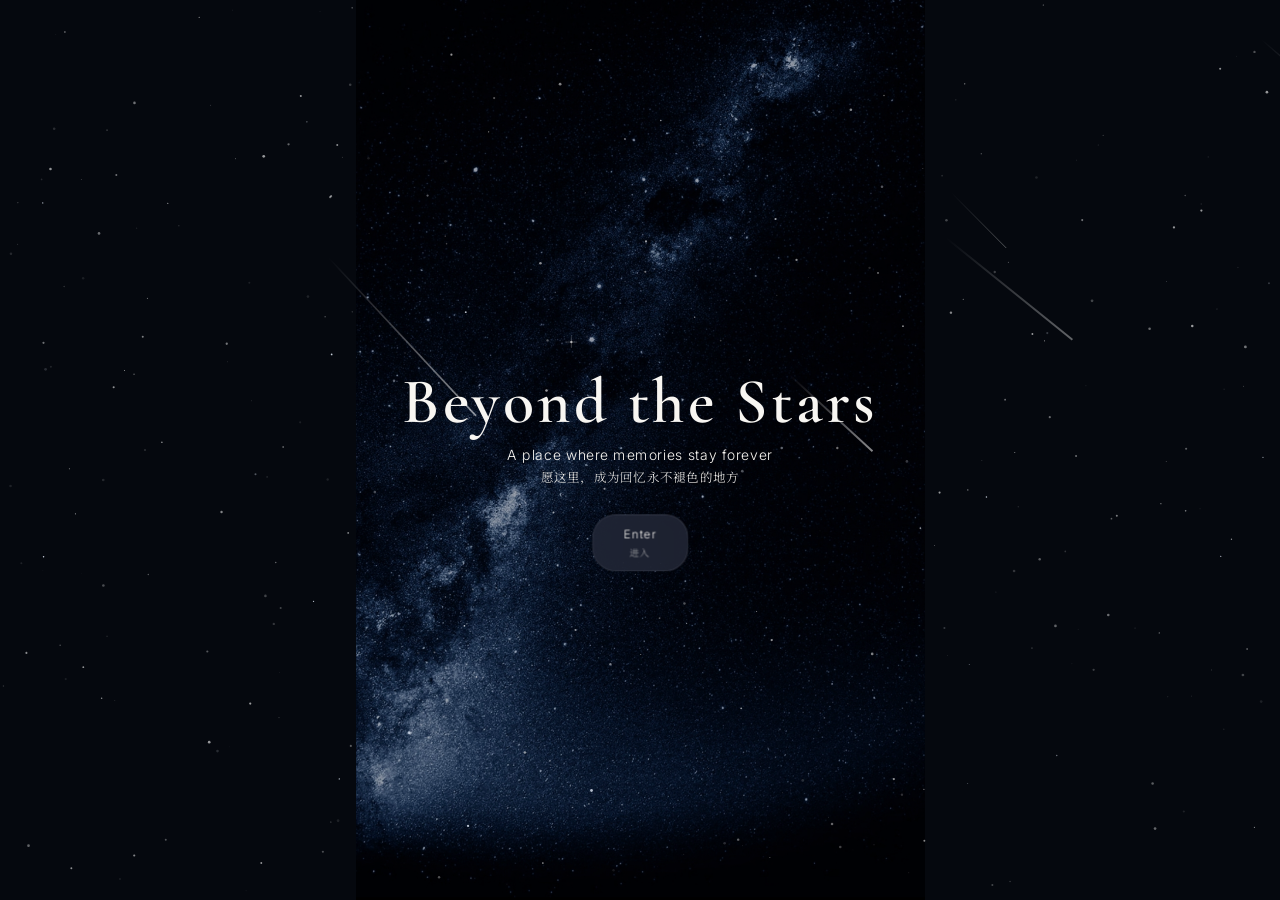
==== index.html @ a3cc870e "初始版本备份" ====
<!DOCTYPE html>
<html lang="zh-CN">
<head>
  <meta charset="UTF-8">
  <meta name="viewport" content="width=device-width, initial-scale=1">
  <title>Memory Archive · 星空尽头</title>
  <link rel="preconnect" href="https://fonts.googleapis.com">
  <link rel="preconnect" href="https://fonts.gstatic.com" crossorigin>
  <link href="https://fonts.googleapis.com/css2?family=Cormorant+Garamond:wght@400;600;700&family=Inter:wght@300&family=Noto+Serif+SC:wght@300;400&display=swap" rel="stylesheet">
  <link rel="stylesheet" href="style.css">
</head>
<body>

  <canvas id="stars"></canvas>

  <div class="container">
    <h1 class="main-title fade-layer" style="animation-delay: 0.2s">Beyond the Stars</h1>
    <p class="sub">
      <span class="sub-en fade-layer" style="animation-delay: 0.2s">A place where memories stay forever</span>
      <span class="sub-cn fade-layer" style="animation-delay: 0.5s">愿这里，成为回忆永不褪色的地方</span>
    </p>
   <button class="enter-btn fade-layer" style="animation-delay: 0.9s" onclick="goTo('loading.html')">
     <span class="btn-en">Enter</span>
     <span class="btn-cn">进入</span>
   </button>
  </div>

  <script src="script.js"></script>
</body>
</html>
---- style.css ----
:root {
  --bg-dark: #080b14;
  --bg-mid: #1a1f33;
  --text: #F8F6F2;
  --gold: #b8a88a;
  --accent: #6b7fa8;
  --accent-soft: rgba(107, 127, 168, 0.2);
}

* { box-sizing: border-box; }

body {
  margin: 0;
  min-height: 100vh;
  font-family: "PingFang SC", "Microsoft YaHei", Arial, sans-serif;
  color: var(--text);
  background: radial-gradient(circle at top, var(--bg-mid), var(--bg-dark));
  overflow-x: hidden;
  transition: opacity 0.4s ease;
}

body.fade-out { opacity: 0; }
.fade-in { animation: fadeIn 0.6s ease; }
html, body { overflow: hidden; height: 100%; }

@keyframes fadeIn {
  from { opacity: 0; }
  to { opacity: 1; }
}

#stars {
  position: fixed;
  top: 0; left: 0;
  width: 100%; height: 100%;
  z-index: -1;
}

.cosmic-bg {
  position: fixed;
  inset: 0;
  z-index: -2;
  background-image: url('assets/milkyway.jpg');
  background-size: contain;
  background-position: center;
  background-repeat: no-repeat;
  background-color: #080b14;
  filter: brightness(0.7) saturate(1.05);
  animation: galaxyDrift 30s ease-in-out infinite alternate;
}

@media (max-width: 600px) {
  .cosmic-bg {
    background-size: cover;
  }
}

@keyframes galaxyDrift {
  0% { transform: scale(1) translate(0, 0); }
  100% { transform: scale(1.08) translate(-2%, -1.5%); }
}

.en {
  font-size: 0.8em;
  opacity: 0.65;
  letter-spacing: 1px;
}

/* ---------- 入口页 ---------- */
.fade-layer {
  animation: fadeUp 1.2s ease both;
  opacity: 0;
}

@keyframes fadeUp {
  0% { opacity: 0; transform: translateY(12px); }
  100% { opacity: 1; transform: translateY(0); }
}

.container {
  position: absolute;
  top: 50%; left: 50%;
  transform: translate(-50%, -50%) scale(0.78);
  text-align: center;
}

.main-title {
  font-family: "Cormorant Garamond", "Times New Roman", serif;
  font-size: 82px;
  font-weight: 600;
  letter-spacing: 4px;
  line-height: 0.95;
  color: #F8F6F2;
  margin-bottom: 16px;
}

.sub {
  margin-bottom: 36px;
  line-height: 1.4;
}

.sub-en {
  display: block;
  font-family: "Inter", "Source Sans 3", sans-serif;
  font-size: 18px;
  font-weight: 300;
  letter-spacing: 1px;
  opacity: 0.85;
  margin-bottom: 6px;
}

.sub-cn {
  display: block;
  font-family: "Noto Serif SC", "Source Han Serif", serif;
  font-size: 16px;
  font-weight: 300;
  letter-spacing: 1px;
  opacity: 0.7;
}

.enter-btn {
  padding: 14px 40px;
  border: 1px solid rgba(255, 255, 255, 0.12);
  border-radius: 30px;
  background: rgba(37, 42, 58, 0.8);
  color: var(--text);
  font-size: 15px;
  cursor: pointer;
  backdrop-filter: blur(12px);
  -webkit-backdrop-filter: blur(12px);
  transition: all 0.4s ease;
  line-height: 1.5;
}

.enter-btn:hover {
  background: rgba(50, 58, 80, 0.85);
  border-color: rgba(107, 127, 168, 0.4);
  box-shadow: 0 0 28px rgba(107, 127, 168, 0.15), 0 0 8px rgba(107, 127, 168, 0.08);
  transform: scale(1.03);
}

.enter-btn:active {
  transform: scale(0.97);
}

.enter-btn.small {
  padding: 8px 24px;
  font-size: 13px;
}

.btn-en {
  display: block;
  font-family: "Inter", sans-serif;
  font-size: 15px;
  font-weight: 300;
  letter-spacing: 1px;
}

.btn-cn {
  display: block;
  font-family: "Noto Serif SC", "Source Han Serif", serif;
  font-size: 12px;
  font-weight: 300;
  opacity: 0.7;
  letter-spacing: 1px;
  margin-top: 2px;
}

/* ---------- 顶部栏 ---------- */
.top-bar {
  position: fixed;
  top: 20px; left: 0; right: 0;
  display: flex;
  justify-content: space-between;
  padding: 0 24px;
  z-index: 10;
}

.back-btn, .music-btn {
  background: rgba(255, 255, 255, 0.06);
  border: 1px solid rgba(255, 255, 255, 0.15);
  color: var(--text);
  border-radius: 20px;
  padding: 8px 16px;
  cursor: pointer;
  display: flex;
  align-items: center;
  gap: 6px;
  backdrop-filter: blur(6px);
}

.music-btn.off .icon { opacity: 0.4; }

/* ---------- 角色选择页 ---------- */
.scaled-page {
  transform: scale(0.78);
  transform-origin: top center;
  height: 128vh;
  display: flex;
  flex-direction: column;
  align-items: center;
  justify-content: flex-start;
  padding-top: 60px;
}

.select-header {
  text-align: center;
  margin-top: 100px;
}

.select-header h1 {
  font-size: 28px;
  letter-spacing: 4px;
}

.char-select {
  display: flex;
  flex-wrap: wrap;
  justify-content: center;
  gap: 40px;
  margin: 50px auto;
  padding: 0 20px;
}

.char-card {
  width: 280px;
  background: rgba(255, 255, 255, 0.05);
  border: 1px solid var(--accent-soft);
  border-radius: 24px;
  padding: 24px;
  text-align: center;
  backdrop-filter: blur(10px);
  transition: transform 0.3s ease, box-shadow 0.3s ease;
}

.char-card:hover {
  transform: translateY(-8px);
  box-shadow: 0 20px 40px rgba(0, 0, 0, 0.4);
}

.portrait {
  width: 100%;
  aspect-ratio: 3 / 4;
  border-radius: 16px;
  margin-bottom: 16px;
  background-size: cover;
  background-position: center;
}

.qiyu-portrait { background-image: url('assets/鱼2.png'); }
.lishen-portrait { background-image: url('assets/黎2.png'); }

.char-card h2 {
  margin: 8px 0;
  font-size: 22px;
}

.quote {
  font-size: 13px;
  opacity: 0.75;
  line-height: 1.6;
  min-height: 40px;
  margin-bottom: 16px;
}

.page-footer {
  text-align: center;
  opacity: 0.6;
  font-size: 12px;
  margin: 40px 0 24px;
  line-height: 1.8;
}

.brand {
  letter-spacing: 3px;
  margin-bottom: 6px;
}

/* ---------- 回忆碎片页 ---------- */
.memory-header {
  text-align: center;
  margin-top: 110px;
  padding: 0 20px;
}

.memory-header h1 {
  font-size: 30px;
  letter-spacing: 2px;
}

.memory-header .quote {
  max-width: 500px;
  margin: 12px auto 0;
}

.fragment-grid {
  display: grid;
  grid-template-columns: repeat(auto-fit, minmax(140px, 1fr));
  gap: 20px;
  max-width: 900px;
  margin: 50px auto;
  padding: 0 24px;
}

.fragment {
  background: rgba(255, 255, 255, 0.05);
  border: 1px solid var(--accent-soft);
  border-radius: 16px;
  padding: 24px 16px;
  text-align: center;
  cursor: pointer;
  backdrop-filter: blur(6px);
  transition: transform 0.3s ease, box-shadow 0.3s ease;
}

.fragment:hover {
  transform: translateY(-6px);
  box-shadow: 0 10px 30px var(--accent-soft);
}

.fragment .icon {
  font-size: 26px;
  color: var(--accent);
  margin-bottom: 10px;
}

.frag-title {
  font-size: 14px;
  opacity: 0.85;
}

/* ---------- 回忆弹窗 ---------- */
.modal-overlay {
  position: fixed;
  inset: 0;
  background: rgba(5, 5, 16, 0.85);
  display: flex;
  align-items: center;
  justify-content: center;
  opacity: 0;
  pointer-events: none;
  transition: opacity 0.3s ease;
  z-index: 100;
  padding: 20px;
}

.modal-overlay.show {
  opacity: 1;
  pointer-events: auto;
}

.modal-box {
  max-width: 480px;
  width: 100%;
  background: linear-gradient(160deg, rgba(255,255,255,0.08), rgba(255,255,255,0.02));
  border: 1px solid var(--accent-soft);
  border-radius: 20px;
  padding: 36px 28px;
  text-align: center;
  transform: scale(0.9);
  transition: transform 0.3s ease;
}

.modal-overlay.show .modal-box {
  transform: scale(1);
}

.modal-title {
  font-size: 20px;
  margin-bottom: 16px;
  color: var(--accent);
}

.modal-text {
  font-size: 14px;
  line-height: 1.8;
  opacity: 0.85;
  margin-bottom: 20px;
}
/* ---------- 3D 翻转卡片 ---------- */
.flip-card-wrapper {
  perspective: 800px;
  width: 210px;
  aspect-ratio: 3 / 4;
  margin: 0 auto 50px;
  display: flex;
  align-items: center;
  justify-content: center;
}

.flip-card {
  width: 100%;
  height: 100%;
  cursor: pointer;
  animation: catBreathe 4s ease-in-out infinite, catFloat 4s ease-in-out infinite;
}

@keyframes catBreathe {
  0%, 100% { transform: scale(1); }
  50% { transform: scale(1.03); }
}

@keyframes catFloat {
  0%, 100% { transform: translateY(0); }
  50% { transform: translateY(-4px); }
}

.flip-card-inner {
  position: relative;
  width: 100%;
  height: 100%;
  transition: transform 0.5s cubic-bezier(0.45, 0, 0.4, 1);
  transform-style: preserve-3d;
}

.flip-card.flipping .flip-card-inner {
  transform: rotateY(180deg) scale(1.07) translateY(-8px);
}

.flip-card-face {
  position: absolute;
  inset: 0;
  background-size: contain;
  background-repeat: no-repeat;
  background-position: center;
  backface-visibility: hidden;
  -webkit-backface-visibility: hidden;
}

.flip-front { transform: rotateY(0deg); }
.flip-back { transform: rotateY(180deg); }

/* ---------- 加载页 ---------- */
.loading-page {
  display: flex;
  align-items: center;
  justify-content: center;
  height: 100vh;
}

.loading-container {
  text-align: center;
  transform: scale(0.78);
}

.loading-text {
  font-family: "Noto Serif SC", "Source Han Serif", serif;
  font-size: 15px;
  font-weight: 300;
  letter-spacing: 1px;
  color: #ECE9E2;
  opacity: 0.8;
}

.dots span {
  animation: dotBlink 1.4s infinite;
  opacity: 0;
}
.dots span:nth-child(1) { animation-delay: 0s; }
.dots span:nth-child(2) { animation-delay: 0.2s; }
.dots span:nth-child(3) { animation-delay: 0.4s; }

@keyframes dotBlink {
  0%, 100% { opacity: 0; }
  50% { opacity: 1; }
}

.loading-bar {
  position: relative;
  width: 300px;
  height: 2px;
  margin: 28px auto 0;
  background: rgba(255, 255, 255, 0.06);
  backdrop-filter: blur(8px);
  -webkit-backdrop-filter: blur(8px);
  border: none;
  border-radius: 2px;
  overflow: visible;
  box-shadow: inset 0 1px 2px rgba(0, 0, 0, 0.3);
}

.loading-bar-fill {
  height: 100%;
  width: 0%;
  background: #F6F1E7;
  border-radius: 2px;
  box-shadow: 0 0 6px rgba(246, 241, 231, 0.2);
}

.loading-dot {
  position: absolute;
  top: 50%;
  left: 0;
  width: 6px;
  height: 6px;
  border-radius: 50%;
  background: rgba(246, 241, 231, 0.95);
  box-shadow: 0 0 10px rgba(246, 241, 231, 0.6), 0 0 24px rgba(246, 241, 231, 0.25);
  transform: translate(-50%, -50%);
  pointer-events: none;
}

/* ====== 选择页（新） ====== */
.select-scene {
  position: relative;
  width: 100vw;
  height: 100vh;
  display: flex;
  flex-direction: column;
  align-items: center;
  justify-content: center;
  gap: 40px;
}

.scene-prompt {
  text-align: center;
}

.prompt-en {
  font-family: "Inter", "Source Sans 3", sans-serif;
  font-size: 15px;
  font-weight: 300;
  letter-spacing: 2px;
  opacity: 0.6;
  margin-bottom: 10px;
}

.prompt-cn {
  font-family: "Cormorant Garamond", "Times New Roman", serif;
  font-size: 48px;
  font-weight: 600;
  letter-spacing: 6px;
  color: #F8F6F2;
  margin: 0;
}

.scene-choices {
  display: flex;
  flex-direction: column;
  gap: 14px;
  width: 340px;
}

.choice-card {
  display: flex;
  align-items: center;
  gap: 16px;
  padding: 14px 20px;
  background: rgba(255, 255, 255, 0.04);
  border: 1px solid rgba(255, 255, 255, 0.08);
  border-radius: 16px;
  cursor: pointer;
  backdrop-filter: blur(10px);
  -webkit-backdrop-filter: blur(10px);
  transition: all 0.35s ease;
  text-align: left;
  width: 100%;
  color: var(--text);
  font-family: inherit;
}

.choice-card:hover {
  background: rgba(255, 255, 255, 0.08);
  border-color: rgba(107, 127, 168, 0.3);
  transform: translateX(6px);
}

.choice-card:active {
  transform: scale(0.98);
}

.choice-avatar {
  width: 48px;
  height: 48px;
  border-radius: 50%;
  background-size: cover;
  background-position: center;
  flex-shrink: 0;
  border: 2px solid rgba(255,255,255,0.1);
}

.qiyu-avatar {
  background-image: url('assets/鱼1.png');
}

.lishen-avatar {
  background-image: url('assets/黎1.png');
}

.choice-avatars-group {
  display: flex;
  flex-direction: row-reverse;
  flex-shrink: 0;
}

.small-avatar {
  width: 36px;
  height: 36px;
  border: 2px solid rgba(255,255,255,0.15);
}

.small-avatar:last-child {
  margin-right: -10px;
}

.choice-info {
  flex: 1;
  display: flex;
  flex-direction: column;
}

.choice-name {
  font-size: 17px;
  font-weight: 400;
  letter-spacing: 2px;
}

.choice-en {
  font-size: 12px;
  opacity: 0.5;
  letter-spacing: 1px;
}

.choice-arrow {
  font-size: 20px;
  opacity: 0.3;
  transition: opacity 0.3s ease, transform 0.3s ease;
}

.choice-card:hover .choice-arrow {
  opacity: 0.8;
  transform: translateX(4px);
}

.both-card .choice-name {
  font-size: 16px;
}

/* ====== 喵喵屋场景 ====== */
.cafe-body {
  overflow: hidden;
  background: #1a1410;
}

.cafe-scene {
  position: relative;
  width: 100vw;
  height: 100vh;
  overflow: hidden;
}

/* -- 场景背景（真图） -- */
.cafe-bg {
  position: absolute;
  inset: 0;
  z-index: 0;
  overflow: hidden;
}

/* 背景图片层 - 智能适配填满 */
.bg-image-layer {
  position: absolute;
  inset: 0;
  background-size: contain;
  background-position: center;
  background-repeat: no-repeat;
  background-color: #1a1824;
  transition: opacity 1.2s ease;
  z-index: 0;
}

/* 白天视频背景层 */
#bgVideoLayer {
  position: absolute;
  top: 0;
  left: 0;
  width: 100%;
  height: 100%;
  object-fit: contain;
  z-index: 0;
  display: none; /* 默认隐藏，由JS控制显示 */
}

/* 右上角小鸟视频 */
.bird-video {
  position: absolute;
  z-index: 1;
  pointer-events: none;
  object-fit: cover;
  border: none;
  outline: none;
}

/* 雨窗叠加 */
.rain-overlay {
  position: absolute;
  inset: 0;
  background-image: url('assets/cafe_alot/background/window_rain.webp');
  background-size: cover;
  background-position: center;
  opacity: 0.15;
  pointer-events: none;
  z-index: 1;
  mix-blend-mode: screen;
}

/* 暖色灯光 overlay（适配真图） */
.cafe-bg::before {
  content: '';
  position: absolute;
  inset: 0;
  background:
    radial-gradient(ellipse at 50% 30%, rgba(255,200,150,0.04) 0%, transparent 60%),
    radial-gradient(ellipse at 50% 80%, rgba(0,0,0,0.08) 0%, transparent 70%);
  z-index: 2;
  pointer-events: none;
}

/* 场景微光晕影 */
.cafe-scene::after {
  content: '';
  position: absolute;
  inset: 0;
  pointer-events: none;
  z-index: 3;
  background: radial-gradient(
    ellipse 70% 70% at center,
    transparent 40%,
    rgba(0,0,0,0.15) 100%
  );
  box-shadow: inset 0 0 80px rgba(0,0,0,0.2);
}

/* -- 角色层 -- */
.char-layer {
  position: absolute;
  inset: 0;
  z-index: 1;
  pointer-events: none;
}

.char-instance {
  position: absolute;
  transform: translate(-50%, -50%);
  pointer-events: auto;
  transition: left 0.6s cubic-bezier(0.34, 1, 0.4, 1),
              top 0.6s cubic-bezier(0.34, 1, 0.4, 1);
  z-index: 2;
}

.char-enter {
  animation: charPop 0.5s cubic-bezier(0.34, 1.56, 0.64, 1) both;
}

@keyframes charPop {
  0% { opacity: 0; transform: translate(-50%, -50%) scale(0.3); }
  100% { opacity: 1; transform: translate(-50%, -50%) scale(1); }
}

/* Chibi 精灵 */
.chibi-sprite {
  position: relative;
  width: 72px;
  height: 92px;
  cursor: grab;
  display: flex;
  flex-direction: column;
  align-items: center;
  transition: transform 0.3s ease;
  user-select: none;
  -webkit-user-select: none;
  touch-action: none;
}

/* 祁煜 - 青玉色光晕边框 */
.chibi-sprite[data-char="qiyu"] {
  filter: drop-shadow(0 0 6px rgba(107, 163, 160, 0.2));
}

/* 黎深 - 冰蓝色光晕边框 */
.chibi-sprite[data-char="lishen"] {
  filter: drop-shadow(0 0 6px rgba(123, 141, 179, 0.2));
}

.chibi-sprite:active {
  cursor: grabbing;
}

.chibi-sprite:hover {
  transform: translateY(-4px);
}

.chibi-sprite:active {
  transform: translateY(0) scale(0.95);
}

.chibi-img {
  width: 100%;
  height: 100%;
  object-fit: contain;
  pointer-events: none;
  border-radius: 12px;
}

.chibi-img {
  image-rendering: pixelated;
  image-rendering: crisp-edges;
  border-radius: 4px;
}

/* 状态标签 */
.state-label {
  margin-top: 6px;
  font-size: 11px;
  letter-spacing: 1px;
  opacity: 0.5;
  background: rgba(0,0,0,0.4);
  padding: 2px 10px;
  border-radius: 10px;
  backdrop-filter: blur(4px);
  white-space: nowrap;
  transition: opacity 0.3s ease;
}

/* 状态小图标 */
.char-instance[data-state="idle"]    .state-label::before { content: '💭 '; }
.char-instance[data-state="coffee"]  .state-label::before { content: '☕ '; }
.char-instance[data-state="laptop"]  .state-label::before { content: '💻 '; }
.char-instance[data-state="phone"]   .state-label::before { content: '📱 '; }
.char-instance[data-state="plant"]   .state-label::before { content: '🌱 '; }
.char-instance[data-state="reading"] .state-label::before { content: '📖 '; }
.char-instance[data-state="sleep"]   .state-label::before { content: '💤 '; }

.chibi-sprite:hover .state-label {
  opacity: 0.8;
}

/* -- 功能图标 -- */
.action-icons {
  position: absolute;
  top: -16px;
  right: -60px;
  display: flex;
  gap: 6px;
  opacity: 0;
  transform: translateX(-8px);
  pointer-events: none;
  transition: opacity 0.25s ease, transform 0.25s ease;
}

.action-icons.show {
  opacity: 1;
  transform: translateX(0);
  pointer-events: auto;
}

.action-icon {
  width: 36px;
  height: 36px;
  border-radius: 50%;
  background: rgba(255,255,255,0.08);
  border: 1px solid rgba(255,255,255,0.12);
  color: var(--text);
  display: flex;
  align-items: center;
  justify-content: center;
  cursor: pointer;
  backdrop-filter: blur(6px);
  transition: all 0.25s ease;
  padding: 0;
}

.action-icon:hover {
  background: rgba(255,255,255,0.15);
  border-color: var(--accent);
  color: var(--accent);
  transform: scale(1.1);
}

.memory-icon svg,
.gallery-icon svg,
.diary-icon svg {
  display: block;
}

/* -- 对话气泡 -- */
.bubble-layer {
  position: fixed;
  inset: 0;
  z-index: 50;
  pointer-events: none;
}

.dialogue-bubble {
  position: fixed;
  transform: translate(-50%, -100%) translateY(-16px);
  max-width: 240px;
  padding: 10px 16px;
  background: rgba(20, 18, 22, 0.85);
  border: 1px solid rgba(255,255,255,0.1);
  border-radius: 14px;
  font-size: 14px;
  line-height: 1.5;
  color: #F8F6F2;
  backdrop-filter: blur(12px);
  -webkit-backdrop-filter: blur(12px);
  opacity: 0;
  transform-origin: bottom center;
  transition: opacity 0.35s ease, transform 0.35s ease;
  pointer-events: none;
  text-align: center;
  font-family: "Noto Serif SC", serif;
}

.dialogue-bubble::after {
  content: '';
  position: absolute;
  bottom: -8px;
  left: 50%;
  transform: translateX(-50%);
  width: 0;
  height: 0;
  border-left: 8px solid transparent;
  border-right: 8px solid transparent;
  border-top: 8px solid rgba(20, 18, 22, 0.85);
}

.bubble-show {
  opacity: 1;
  transform: translate(-50%, -100%) translateY(-20px);
}

.bubble-hide {
  opacity: 0;
  transform: translate(-50%, -100%) translateY(-10px);
}

/* -- 拖拽热区 -- */
.drop-zone {
  position: absolute;
  border: 2px dashed rgba(255,255,255,0);
  border-radius: 16px;
  z-index: 1;
  pointer-events: none;
  transition: border-color 0.3s ease, background 0.3s ease, transform 0.3s ease;
  transform: scale(0.92);
}

.drop-zone .zone-label {
  position: absolute;
  bottom: -22px;
  left: 50%;
  transform: translateX(-50%);
  font-size: 11px;
  letter-spacing: 1px;
  color: rgba(255,255,255,0.2);
  white-space: nowrap;
  transition: color 0.3s ease;
  font-family: "Inter", sans-serif;
}

.drop-zones-active .drop-zone {
  border-color: rgba(255,255,255,0.5);
  background: rgba(255,255,255,0.02);
  pointer-events: auto;
  transform: scale(1);
}

.drop-zones-active .drop-zone:hover {
  border-color: rgba(255,255,255,0.85);
  background: rgba(255,255,255,0.06);
  box-shadow: inset 0 0 20px rgba(255,255,255,0.08);
}

.drop-zones-active .drop-zone:hover .zone-label {
  color: rgba(168, 186, 220, 0.5);
}

.drop-zone.highlight-valid {
  border-color: rgba(168, 186, 220, 0.25);
  background: rgba(168, 186, 220, 0.04);
}

/* 拖拽中的角色 */
.char-instance.dragging {
  z-index: 100;
  transition: none;
  /* transform 由 JS 行内控制，有更高优先级 */
}

.char-instance.dragging .chibi-sprite {
  transform: translateY(-8px) scale(1.08);
  filter: drop-shadow(0 12px 24px rgba(0,0,0,0.5));
}

.char-instance.dragging .state-label {
  opacity: 0;
}

/* -- 右下角时间 -- */
.cafe-atmosphere {
  position: fixed;
  bottom: 30px;
  right: 30px;
  z-index: 5;
  font-family: "Inter", sans-serif;
  font-size: 13px;
  letter-spacing: 2px;
  opacity: 0.25;
  font-weight: 300;
}

/* ====== 浮尘粒子（极淡，全屏） ====== */
.dust-particles {
  position: absolute;
  inset: 0;
  z-index: 1;
  pointer-events: none;
  overflow: hidden;
}

.dust-particle {
  position: absolute;
  width: 3px;
  height: 3px;
  background: #ffffff;
  border-radius: 50%;
  opacity: 0;
  animation: dustFloat linear infinite;
}

@keyframes dustFloat {
  0%   { opacity: 0; transform: translateY(0) translateX(0); }
  10%  { opacity: 0.3; }
  80%  { opacity: 0.2; }
  100% { opacity: 0; transform: translateY(-120vh) translateX(var(--drift-x, 40px)); }
}

/* ====== 太阳光晕（二楼，暖光斑） ====== */
.sun-glow {
  position: absolute;
  inset: 0;
  z-index: 1;
  pointer-events: none;
  overflow: hidden;
}

.sun-beam {
  position: absolute;
  border-radius: 50%;
  opacity: 0;
  animation: sunPulse ease-in-out infinite;
  filter: blur(20px);
  pointer-events: none;
}

@keyframes sunPulse {
  0%   { opacity: 0; transform: scale(0.4) translateY(0); }
  25%  { opacity: var(--peak, 0.15); transform: scale(1) translateY(var(--drift, -20px)); }
  50%  { opacity: var(--peak, 0.15); transform: scale(1.1) translateY(var(--drift2, -35px)); }
  75%  { opacity: var(--peak, 0.15); transform: scale(1) translateY(var(--drift, -20px)); }
  100% { opacity: 0; transform: scale(0.4) translateY(0); }
}

/* ---------- 手机自适应 ---------- */
@media (max-width: 600px) {
  .main-title {
    font-size: 48px;
    letter-spacing: 3px;
    margin-bottom: 12px;
  }
  .sub-en {
    font-size: 15px;
    margin-bottom: 4px;
  }
  .sub-cn {
    font-size: 14px;
  }
  .sub {
    margin-bottom: 28px;
  }
  .enter-btn {
    padding: 12px 32px;
    font-size: 14px;
  }

  .select-header h1 {
    font-size: 22px;
    margin-top: 80px;
  }
  .char-select {
    gap: 24px;
    margin: 30px auto;
    padding: 0 16px;
  }
  .char-card {
    width: 100%;
    max-width: 320px;
    padding: 20px;
  }
  .portrait {
    aspect-ratio: 3 / 4;
  }

  .memory-header {
    margin-top: 80px;
  }
  .memory-header h1 {
    font-size: 24px;
  }
  .fragment-grid {
    grid-template-columns: repeat(2, 1fr);
    gap: 12px;
    padding: 0 16px;
    margin: 30px auto;
  }

  .flip-card-wrapper {
    width: 160px;
  }
  .loading-text {
    font-size: 13px;
  }
  .loading-bar {
    width: 200px;
    height: 2px;
  }

  /* 选择页响应式 */
  .prompt-cn {
    font-size: 32px;
    letter-spacing: 4px;
  }
  .scene-choices {
    width: 280px;
  }
  .choice-card {
    padding: 12px 16px;
  }
  .choice-avatar {
    width: 40px;
    height: 40px;
  }
  .small-avatar {
    width: 30px;
    height: 30px;
  }

  /* 咖啡馆响应式 */
  #bgVideoLayer {
    object-fit: cover; /* 手机：填满屏幕可裁边 */
  }
  .chibi-sprite {
    width: 56px;
    height: 72px;
  }
  .chibi-fallback {
    width: 48px;
    height: 48px;
    font-size: 22px;
  }
  .action-icons {
    right: -48px;
  }
  .action-icon {
    width: 30px;
    height: 30px;
  }
  .dialogue-bubble {
    max-width: 180px;
    font-size: 13px;
    padding: 8px 12px;
  }
  .state-label {
    font-size: 10px;
  }
  .cafe-window {
    width: 80px;
    height: 110px;
  }
  .cafe-counter {
    left: 3%;
    width: 30%;
  }
  .drop-zone {
    border-radius: 10px;
  }
  .drop-zone .zone-label {
    font-size: 9px;
    bottom: -18px;
  }
}

/* 大屏微调 */
@media (min-width: 1200px) {
  .chibi-sprite {
    width: 88px;
    height: 110px;
  }
  .chibi-fallback {
    width: 76px;
    height: 76px;
    font-size: 34px;
  }
  .scene-choices {
    width: 400px;
  }
}

/* ====== 接待区装饰层（透明PNG，固定底部正中间） ====== */
.char-layer {
  position: absolute;
  inset: 0;
  z-index: 5;
  pointer-events: none;
}

.char-layer .chibi-sprite {
  pointer-events: auto;
}

.chibi-sprite .chibi-img {
  width: 120px;
  height: auto;
}

.lobby-decoration {
  position: absolute;
  bottom: 0;
  left: 50%;
  transform: translateX(-50%);
  max-width: 70%;
  height: auto;
  z-index: 2;
  pointer-events: none;
}

@media (max-width: 600px) {
  .lobby-decoration {
    max-width: 90%;
  }
}
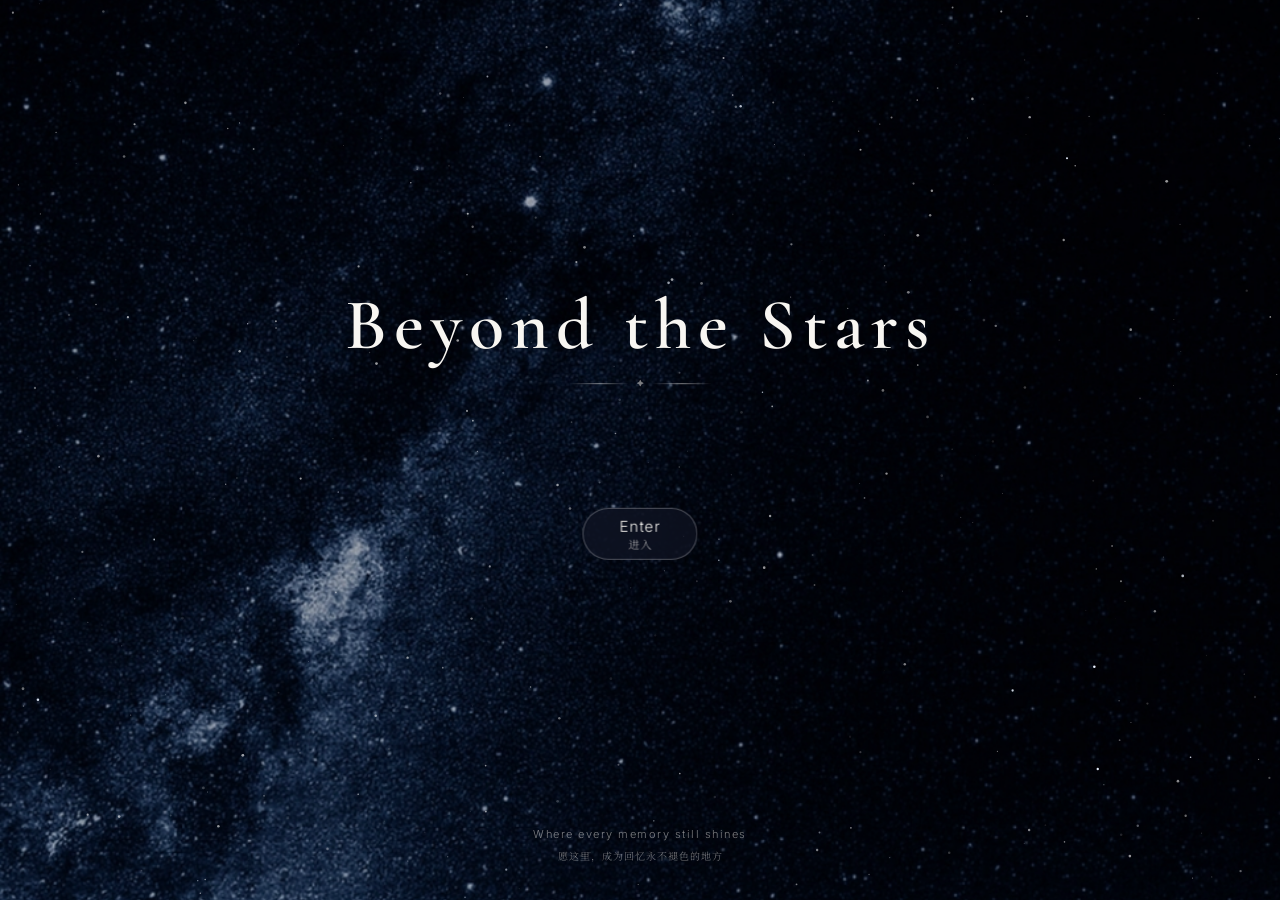
==== commit 1a1bef5a: "chore: 阶段性提交，准备开始气泡改造" ====
--- a/index.html
+++ b/index.html
@@ -7,7 +7,7 @@
   <link rel="preconnect" href="https://fonts.googleapis.com">
   <link rel="preconnect" href="https://fonts.gstatic.com" crossorigin>
   <link href="https://fonts.googleapis.com/css2?family=Cormorant+Garamond:wght@400;600;700&family=Inter:wght@300&family=Noto+Serif+SC:wght@300;400&display=swap" rel="stylesheet">
-  <link rel="stylesheet" href="style.css">
+  <script>document.head.insertAdjacentHTML('beforeend','<link rel="stylesheet" href="style.css?v='+Date.now()+'">')</script>
 </head>
 <body>
 
@@ -15,15 +15,24 @@
 
   <div class="container">
     <h1 class="main-title fade-layer" style="animation-delay: 0.2s">Beyond the Stars</h1>
-    <p class="sub">
-      <span class="sub-en fade-layer" style="animation-delay: 0.2s">A place where memories stay forever</span>
-      <span class="sub-cn fade-layer" style="animation-delay: 0.5s">愿这里，成为回忆永不褪色的地方</span>
-    </p>
-   <button class="enter-btn fade-layer" style="animation-delay: 0.9s" onclick="goTo('loading.html')">
-     <span class="btn-en">Enter</span>
-     <span class="btn-cn">进入</span>
-   </button>
+    <div class="title-divider" style="animation-delay: 0.35s">
+      <span class="divider-line"></span>
+      <span class="divider-dot">✦</span>
+      <span class="divider-line"></span>
+    </div>
   </div>
+
+  <div class="btn-wrapper" style="animation: fadeIn 1.2s ease both; animation-delay: 0.9s">
+    <button class="enter-btn" onclick="enterTransition()">
+      <span class="btn-en">Enter</span>
+      <span class="btn-cn">进入</span>
+    </button>
+  </div>
+
+  <p class="sub">
+    <span class="sub-en">Where every memory still shines</span>
+    <span class="sub-cn">愿这里，成为回忆永不褪色的地方</span>
+  </p>
 
   <script src="script.js"></script>
 </body>
--- a/style.css
+++ b/style.css
@@ -7,7 +7,11 @@
   --accent-soft: rgba(107, 127, 168, 0.2);
 }
 
-* { box-sizing: border-box; }
+* {
+  box-sizing: border-box;
+  -webkit-tap-highlight-color: transparent;
+  outline: none;
+}
 
 body {
   margin: 0;
@@ -40,7 +44,7 @@
   inset: 0;
   z-index: -2;
   background-image: url('assets/milkyway.jpg');
-  background-size: contain;
+  background-size: cover;
   background-position: center;
   background-repeat: no-repeat;
   background-color: #080b14;
@@ -65,6 +69,36 @@
   letter-spacing: 1px;
 }
 
+/* ---------- 入口页离场动画 ---------- */
+
+/* exit-fade：transition 在 JS 里动态加，避免页面首次渲染时触发过渡 */
+.exit-fade {
+  transition: opacity 1.4s ease !important;
+  opacity: 0 !important;
+}
+
+.enter-btn {
+  transition: transform 0.18s cubic-bezier(0.34, 1.56, 0.64, 1),
+              opacity 0.9s ease;
+}
+
+.enter-btn.press {
+  transform: scale(1.08) !important;
+}
+
+.enter-btn.exit-shrink {
+  transform: scale(0.7) !important;
+  opacity: 0 !important;
+  transition: transform 1s cubic-bezier(0.4, 0, 0.2, 1),
+              opacity 0.9s ease !important;
+}
+
+.cosmic-bg.zoom {
+  animation: none !important;
+  filter: brightness(0.25) saturate(1.05) !important;
+  transition: filter 1.2s ease !important;
+}
+
 /* ---------- 入口页 ---------- */
 .fade-layer {
   animation: fadeUp 1.2s ease both;
@@ -77,64 +111,143 @@
 }
 
 .container {
-  position: absolute;
-  top: 50%; left: 50%;
-  transform: translate(-50%, -50%) scale(0.78);
+  position: fixed;
+  top: 35%; left: 50%;
+  transform: translate(-50%, -50%);
   text-align: center;
+  width: 90vw;
+  max-width: 760px;
+}
+
+.btn-wrapper {
+  position: fixed;
+  top: 58%; left: 50%;
+  transform: translate(-50%, -50%);
+  text-align: center;
+}
+
+/* 桌面端缩小字号来代替 scale */
+@media (min-width: 601px) {
+  .container .main-title {
+    font-size: 72px;
+  }
+  .container .sub-en {
+    font-size: 13px;
+  }
+  .container .sub-cn {
+    font-size: 11px;
+  }
+  .select-scene {
+    padding-top: 60px;
+  }
 }
 
 .main-title {
   font-family: "Cormorant Garamond", "Times New Roman", serif;
-  font-size: 82px;
+  font-size: 92px;
   font-weight: 600;
-  letter-spacing: 4px;
+  letter-spacing: 7px;
   line-height: 0.95;
   color: #F8F6F2;
   margin-bottom: 16px;
 }
 
+.title-divider {
+  display: flex;
+  align-items: center;
+  justify-content: center;
+  gap: 8px;
+  margin-top: 20px;
+  margin-bottom: 0;
+  opacity: 0;
+  animation: fadeToLine 1.2s ease 0.6s forwards;
+}
+
+.divider-bracket {
+  font-family: "Cormorant Garamond", serif;
+  font-size: 22px;
+  font-weight: 300;
+  line-height: 1;
+  color: #F8F6F2;
+  position: relative;
+  top: -1px;
+}
+
+.divider-line {
+  display: inline-block;
+  width: 60px;
+  height: 1px;
+  background: linear-gradient(90deg, transparent, #F8F6F2, transparent);
+}
+
+.divider-dot {
+  font-size: 7px;
+  color: #F8F6F2;
+  line-height: 1;
+}
+
+@keyframes fadeToLine {
+  from { opacity: 0; }
+  to   { opacity: 0.5; }
+}
+
+@keyframes fadeToSub {
+  from { opacity: 0; }
+  to   { opacity: 0.5; }
+}
+
 .sub {
-  margin-bottom: 36px;
-  line-height: 1.4;
+  position: fixed;
+  bottom: 36px;
+  left: 50%;
+  transform: translateX(-50%);
+  text-align: center;
+  margin: 0;
+  line-height: 1.6;
+  opacity: 0;
+  animation: fadeToSub 1.2s ease 1.2s forwards;
+  pointer-events: none;
 }
 
 .sub-en {
   display: block;
   font-family: "Inter", "Source Sans 3", sans-serif;
-  font-size: 18px;
+  font-size: 11px;
   font-weight: 300;
-  letter-spacing: 1px;
-  opacity: 0.85;
-  margin-bottom: 6px;
+  letter-spacing: 1.5px;
+  margin-bottom: 4px;
 }
 
 .sub-cn {
   display: block;
   font-family: "Noto Serif SC", "Source Han Serif", serif;
-  font-size: 16px;
+  font-size: 10px;
   font-weight: 300;
   letter-spacing: 1px;
-  opacity: 0.7;
 }
 
 .enter-btn {
-  padding: 14px 40px;
-  border: 1px solid rgba(255, 255, 255, 0.12);
-  border-radius: 30px;
-  background: rgba(37, 42, 58, 0.8);
+  padding: 7px 36px;
+  margin-top: 24px;
+  border: 1px solid rgba(255, 255, 255, 0.28);
+  border-radius: 40px;
+  background: rgba(20, 24, 40, 0.55);
   color: var(--text);
   font-size: 15px;
   cursor: pointer;
-  backdrop-filter: blur(12px);
-  -webkit-backdrop-filter: blur(12px);
+  backdrop-filter: blur(16px);
+  -webkit-backdrop-filter: blur(16px);
   transition: all 0.4s ease;
-  line-height: 1.5;
+  line-height: 1.4;
+  letter-spacing: 2px;
+  -webkit-tap-highlight-color: transparent;
+  outline: none;
 }
 
 .enter-btn:hover {
-  background: rgba(50, 58, 80, 0.85);
-  border-color: rgba(107, 127, 168, 0.4);
-  box-shadow: 0 0 28px rgba(107, 127, 168, 0.15), 0 0 8px rgba(107, 127, 168, 0.08);
+  background: rgba(40, 44, 64, 0.6);
+  border-color: rgba(255, 255, 255, 0.5);
+  box-shadow: 0 0 24px rgba(255, 255, 255, 0.25), 0 0 8px rgba(255, 255, 255, 0.15);
   transform: scale(1.03);
 }
 
@@ -158,37 +271,79 @@
 .btn-cn {
   display: block;
   font-family: "Noto Serif SC", "Source Han Serif", serif;
-  font-size: 12px;
+  font-size: 11px;
   font-weight: 300;
   opacity: 0.7;
   letter-spacing: 1px;
-  margin-top: 2px;
+  margin-top: 0;
 }
 
 /* ---------- 顶部栏 ---------- */
 .top-bar {
   position: fixed;
-  top: 20px; left: 0; right: 0;
+  top: 0; left: 0; right: 0;
   display: flex;
   justify-content: space-between;
-  padding: 0 24px;
+  padding: 16px 24px;
   z-index: 10;
+}
+
+.top-bar-meta {
+  display: flex;
+  align-items: center;
+  gap: 10px;
 }
 
 .back-btn, .music-btn {
   background: rgba(255, 255, 255, 0.06);
   border: 1px solid rgba(255, 255, 255, 0.15);
   color: var(--text);
-  border-radius: 20px;
-  padding: 8px 16px;
+  border-radius: 16px;
+  padding: 0 12px;
+  height: 28px;
   cursor: pointer;
   display: flex;
   align-items: center;
-  gap: 6px;
+  gap: 4px;
   backdrop-filter: blur(6px);
+  font-size: 13px;
 }
 
 .music-btn.off .icon { opacity: 0.4; }
+
+/* 全屏按钮样式（和音乐按钮一致） */
+.fullscreen-btn {
+  height: 28px;
+  padding: 0 10px;
+  display: inline-flex;
+  align-items: center;
+  gap: 4px;
+  background: rgba(255,255,255,0.08);
+  border: 1px solid rgba(255,255,255,0.15);
+  border-radius: 4px;
+  color: rgba(255,255,255,0.9);
+  font-family: 'Inter', sans-serif;
+  font-size: 11px;
+  font-weight: 400;
+  letter-spacing: 0.5px;
+  cursor: pointer;
+  transition: all 0.2s ease;
+}
+
+.fullscreen-btn:hover {
+  background: rgba(255,255,255,0.12);
+  border-color: rgba(255,255,255,0.25);
+}
+
+.fullscreen-btn .icon {
+  font-size: 13px;
+  line-height: 1;
+}
+
+/* 图标按钮不继承 wrapper 的 touch-action:none，确保手机端能合成 click */
+.action-icons {
+  touch-action: auto;
+}
 
 /* ---------- 角色选择页 ---------- */
 .scaled-page {
@@ -381,7 +536,7 @@
   perspective: 800px;
   width: 210px;
   aspect-ratio: 3 / 4;
-  margin: 0 auto 50px;
+  margin: -60px auto 110px;
   display: flex;
   align-items: center;
   justify-content: center;
@@ -391,7 +546,7 @@
   width: 100%;
   height: 100%;
   cursor: pointer;
-  animation: catBreathe 4s ease-in-out infinite, catFloat 4s ease-in-out infinite;
+  animation: catBreathe 2.5s ease-in-out infinite, catFloat 2.5s ease-in-out infinite;
 }
 
 @keyframes catBreathe {
@@ -467,35 +622,29 @@
 .loading-bar {
   position: relative;
   width: 300px;
-  height: 2px;
+  height: 1px;
   margin: 28px auto 0;
-  background: rgba(255, 255, 255, 0.06);
-  backdrop-filter: blur(8px);
-  -webkit-backdrop-filter: blur(8px);
+  background: linear-gradient(90deg, transparent, rgba(248, 246, 242, 0.18), transparent);
   border: none;
-  border-radius: 2px;
   overflow: visible;
-  box-shadow: inset 0 1px 2px rgba(0, 0, 0, 0.3);
 }
 
 .loading-bar-fill {
   height: 100%;
   width: 0%;
-  background: #F6F1E7;
-  border-radius: 2px;
-  box-shadow: 0 0 6px rgba(246, 241, 231, 0.2);
+  background: linear-gradient(90deg, transparent, #F6F1E7 60%, rgba(246, 241, 231, 0.7));
 }
 
 .loading-dot {
   position: absolute;
   top: 50%;
   left: 0;
-  width: 6px;
-  height: 6px;
-  border-radius: 50%;
+  width: 7px;
+  height: 7px;
+  border-radius: 0;
   background: rgba(246, 241, 231, 0.95);
   box-shadow: 0 0 10px rgba(246, 241, 231, 0.6), 0 0 24px rgba(246, 241, 231, 0.25);
-  transform: translate(-50%, -50%);
+  transform: translate(-50%, -50%) rotate(45deg);
   pointer-events: none;
 }
 
@@ -636,16 +785,169 @@
 }
 
 /* ====== 喵喵屋场景 ====== */
+/* Mobile-first：.cafe-scene 锁定竖屏比例（背景图原始尺寸 1900x2550），
+   在任何设备上都按此比例渲染，桌面端超出比例的部分用 .cafe-body 背景色做
+   左右/上下留白（letterbox），保证热区与角色的百分比坐标在所有设备上
+   对应画面里同一个位置。 */
 .cafe-body {
+  --cafe-topbar-height: 44px;
+  --cafe-safe-top: max(env(safe-area-inset-top, 0px), 0px);
+  --cafe-safe-bottom: max(env(safe-area-inset-bottom, 0px), 0px);
   overflow: hidden;
   background: #1a1410;
-}
+  width: 100vw;
+  min-height: 100vh;
+  min-height: 100dvh;
+}
+
+.cafe-top-bar {
+  position: fixed;
+  top: 0;
+  left: 0;
+  right: 0;
+  padding: calc(var(--cafe-safe-top) + 8px) 16px 8px;
+  height: calc(var(--cafe-topbar-height) + var(--cafe-safe-top));
+  display: flex;
+  align-items: center;
+  justify-content: space-between;
+  z-index: 30;
+  overflow: hidden;
+}
+
+/* 模糊场景延伸层 — 背景图由 JS 同步写入 --topbar-bg */
+.cafe-top-bar::before {
+  content: '';
+  position: absolute;
+  inset: -25px;
+  background: var(--topbar-bg, url('assets/cafe_alot/background/lobby_dusk.png')) center 35% / cover no-repeat;
+  filter: blur(18px);
+  transform: scale(1.15);
+  opacity: 0.78;
+  z-index: -2;
+}
+
+/* 柔光叠加层 — 颜色随时段变化，由 JS 写入 --topbar-overlay */
+.cafe-top-bar::after {
+  content: '';
+  position: absolute;
+  inset: 0;
+  background: var(--topbar-overlay, rgba(255, 248, 235, 0.52));
+  box-shadow: 0 1px 0 rgba(255, 255, 255, 0.5) inset;
+  z-index: -1;
+}
+
+/* 喵喵屋顶栏按钮 — 暖色半透明装饰风，覆盖全局深色按钮样式 */
+.cafe-body .back-btn,
+.cafe-body .music-btn,
+.cafe-body .fullscreen-btn {
+  background: rgba(255, 252, 246, 0.45);
+  border: 1px solid rgba(170, 140, 100, 0.28);
+  color: #7a6350;
+  border-radius: 22px;
+  height: 32px;
+  box-shadow: 0 3px 12px rgba(100, 75, 45, 0.1);
+  font-size: 12px;
+  letter-spacing: 0.5px;
+  backdrop-filter: none;
+  -webkit-backdrop-filter: none;
+  transition: all 0.2s ease;
+}
+
+.cafe-body .back-btn:hover,
+.cafe-body .music-btn:hover,
+.cafe-body .fullscreen-btn:hover {
+  background: rgba(255, 252, 246, 0.68);
+  border-color: rgba(170, 140, 100, 0.5);
+  box-shadow: 0 4px 16px rgba(100, 75, 45, 0.15);
+}
+
+.cafe-body .music-btn.off .icon { opacity: 0.4; }
+
+/* 夜间时段顶栏 — 按钮改回浅色系 */
+.cafe-body.topbar-night .back-btn,
+.cafe-body.topbar-night .music-btn,
+.cafe-body.topbar-night .fullscreen-btn {
+  background: rgba(255, 255, 255, 0.08);
+  border-color: rgba(255, 255, 255, 0.15);
+  color: rgba(248, 246, 242, 0.85);
+  box-shadow: none;
+}
+
+.cafe-body.topbar-night .back-btn:hover,
+.cafe-body.topbar-night .music-btn:hover,
+.cafe-body.topbar-night .fullscreen-btn:hover {
+  background: rgba(255, 255, 255, 0.14);
+  border-color: rgba(255, 255, 255, 0.28);
+}
+
+/* 夜间时段 — 时间框也改为浅色系 */
+.cafe-body.topbar-night .top-bar-time {
+  background: rgba(255, 255, 255, 0.08);
+  border-color: rgba(255, 255, 255, 0.15);
+  color: rgba(248, 246, 242, 0.85);
+}
+.cafe-body.topbar-night .top-bar-time strong {
+  color: rgba(248, 246, 242, 0.9);
+}
+
+.top-bar-time {
+  min-width: 80px;
+  padding: 0 14px;
+  height: 36px;
+  border-radius: 20px;
+  border: 1px solid rgba(160, 130, 95, 0.22);
+  background: rgba(255, 252, 245, 0.4);
+  color: #836d5a;
+  font-family: "Inter", sans-serif;
+  display: inline-flex;
+  flex-direction: column;
+  align-items: center;
+  justify-content: center;
+  gap: 1px;
+  box-shadow: 0 3px 10px rgba(110, 85, 55, 0.08);
+  /* 绝对居中：钉在 safe-area 下方内容区中点，全屏后不漂移 */
+  position: absolute;
+  left: 50%;
+  top: calc(var(--cafe-safe-top) + var(--cafe-topbar-height) / 2);
+  transform: translate(-50%, -50%);
+  z-index: 1;
+  line-height: 1;
+}
+
+.top-bar-time strong {
+  display: block;
+  font-size: 13px;
+  font-weight: 600;
+  letter-spacing: 1px;
+  color: #7a6350;
+}
+
+.top-bar-time .time-label {
+  display: block;
+  font-size: 9px;
+  font-weight: 400;
+  letter-spacing: 0.5px;
+  opacity: 0.65;
+  white-space: nowrap;
+  font-family: "Noto Serif SC", serif;
+}
+
 
 .cafe-scene {
   position: relative;
-  width: 100vw;
-  height: 100vh;
+  /* 用 min() 直接计算实际宽高，两者始终保持 1900:2550 比例，
+     比依赖 aspect-ratio 属性更可靠（aspect-ratio 在 width/height 都是具体数值时不会生效） */
+  width: min(100vw, calc((100dvh - var(--cafe-topbar-height) - var(--cafe-safe-top) - var(--cafe-safe-bottom)) * 1900 / 2550));
+  height: min(calc(100dvh - var(--cafe-topbar-height) - var(--cafe-safe-top) - var(--cafe-safe-bottom)), calc(100vw * 2550 / 1900));
+  margin: calc(var(--cafe-topbar-height) + var(--cafe-safe-top)) auto var(--cafe-safe-bottom);
   overflow: hidden;
+}
+
+@supports not (height: 100dvh) {
+  .cafe-scene {
+    width: min(100vw, calc((100vh - var(--cafe-topbar-height) - var(--cafe-safe-top) - var(--cafe-safe-bottom)) * 1900 / 2550));
+    height: min(calc(100vh - var(--cafe-topbar-height) - var(--cafe-safe-top) - var(--cafe-safe-bottom)), calc(100vw * 2550 / 1900));
+  }
 }
 
 /* -- 场景背景（真图） -- */
@@ -884,44 +1186,83 @@
 
 /* -- 对话气泡 -- */
 .bubble-layer {
-  position: fixed;
+  position: absolute;
   inset: 0;
   z-index: 50;
   pointer-events: none;
 }
 
 .dialogue-bubble {
-  position: fixed;
+  position: absolute;
   transform: translate(-50%, -100%) translateY(-16px);
   max-width: 240px;
-  padding: 10px 16px;
-  background: rgba(20, 18, 22, 0.85);
-  border: 1px solid rgba(255,255,255,0.1);
+  padding: 12px 18px 12px 28px;
+  background: rgba(255, 252, 246, 0.95);
+  border: 1.5px solid #6B544C;
   border-radius: 14px;
   font-size: 14px;
   line-height: 1.5;
-  color: #F8F6F2;
-  backdrop-filter: blur(12px);
-  -webkit-backdrop-filter: blur(12px);
+  color: #6B544C;
   opacity: 0;
   transform-origin: bottom center;
   transition: opacity 0.35s ease, transform 0.35s ease;
   pointer-events: none;
-  text-align: center;
-  font-family: "Noto Serif SC", serif;
+  font-family: "Microsoft YaHei", "PingFang SC", "Noto Sans SC", sans-serif;
+  box-shadow: 0 2px 12px rgba(80, 50, 20, 0.08);
+}
+
+.bubble-text {
+  display: block;
+  width: fit-content;
+  max-width: 100%;
+  margin: 0 auto;
+  text-align: left;
 }
 
 .dialogue-bubble::after {
   content: '';
   position: absolute;
-  bottom: -8px;
+  bottom: -7px;
   left: 50%;
-  transform: translateX(-50%);
-  width: 0;
-  height: 0;
-  border-left: 8px solid transparent;
-  border-right: 8px solid transparent;
-  border-top: 8px solid rgba(20, 18, 22, 0.85);
+  width: 12px;
+  height: 12px;
+  background: rgba(255, 252, 246, 0.95);
+  border-right: 1.5px solid #6B544C;
+  border-bottom: 1.5px solid #6B544C;
+  transform: translateX(-50%) rotate(45deg);
+  border-radius: 0 0 2px 0;
+}
+
+/* 猫爪印装饰容器 — 裁剪超出圆角的部分，露出半爪 */
+.bubble-paws {
+  position: absolute;
+  inset: 0;
+  overflow: hidden;
+  border-radius: 14px;
+  pointer-events: none;
+}
+
+/* 左上角猫爪印（露出一半，爪趾朝内） */
+.bubble-paws::before {
+  content: '';
+  position: absolute;
+  width: 42px;
+  height: 36px;
+  top: -10px;
+  left: -8px;
+  background: url("data:image/svg+xml,%3Csvg xmlns='http://www.w3.org/2000/svg' viewBox='0 0 42 36'%3E%3C!-- 主肉球（左上，大半被裁） --%3E%3Cpath d='M6 0 Q16-3 24 0 Q28 6 24 12 Q16 13 8 12 Q4 6 6 0' fill='%23b49173' opacity='0.35'/%3E%3C!-- 四趾 --%3E%3Cellipse cx='14' cy='22' rx='4' ry='5' fill='%23b49173' opacity='0.35'/%3E%3Cellipse cx='21' cy='26' rx='4' ry='5' fill='%23b49173' opacity='0.35'/%3E%3Cellipse cx='28' cy='26' rx='4' ry='5' fill='%23b49173' opacity='0.35'/%3E%3Cellipse cx='35' cy='22' rx='3.5' ry='4.5' fill='%23b49173' opacity='0.32'/%3E%3C/svg%3E") center/contain no-repeat;
+}
+
+/* 右下角猫爪印（露出一半，爪趾朝内，旋转180°） */
+.bubble-paws::after {
+  content: '';
+  position: absolute;
+  width: 42px;
+  height: 36px;
+  bottom: -10px;
+  right: -8px;
+  background: url("data:image/svg+xml,%3Csvg xmlns='http://www.w3.org/2000/svg' viewBox='0 0 42 36'%3E%3Cpath d='M6 0 Q16-3 24 0 Q28 6 24 12 Q16 13 8 12 Q4 6 6 0' fill='%23b49173' opacity='0.35'/%3E%3Cellipse cx='14' cy='22' rx='4' ry='5' fill='%23b49173' opacity='0.35'/%3E%3Cellipse cx='21' cy='26' rx='4' ry='5' fill='%23b49173' opacity='0.35'/%3E%3Cellipse cx='28' cy='26' rx='4' ry='5' fill='%23b49173' opacity='0.35'/%3E%3Cellipse cx='35' cy='22' rx='3.5' ry='4.5' fill='%23b49173' opacity='0.32'/%3E%3C/svg%3E") center/contain no-repeat;
+  transform: rotate(180deg);
 }
 
 .bubble-show {
@@ -997,8 +1338,10 @@
 }
 
 /* -- 右下角时间 -- */
+/* 相对 .cafe-scene 定位（它就在场景内），不用 position:fixed，
+   否则桌面端场景居中后会飘离到视口角落而不是场景角落 */
 .cafe-atmosphere {
-  position: fixed;
+  position: absolute;
   bottom: 30px;
   right: 30px;
   z-index: 5;
@@ -1063,23 +1406,30 @@
 
 /* ---------- 手机自适应 ---------- */
 @media (max-width: 600px) {
+  .container {
+    transform: translate(-50%, -50%);
+    width: 90vw;
+  }
   .main-title {
-    font-size: 48px;
-    letter-spacing: 3px;
+    font-size: 38px;
+    letter-spacing: 2px;
     margin-bottom: 12px;
+    white-space: nowrap;
   }
   .sub-en {
-    font-size: 15px;
+    font-size: 11px;
+    letter-spacing: 0.5px;
     margin-bottom: 4px;
   }
   .sub-cn {
-    font-size: 14px;
+    font-size: 10px;
+    letter-spacing: 0.5px;
   }
   .sub {
     margin-bottom: 28px;
   }
   .enter-btn {
-    padding: 12px 32px;
+    padding: 5px 32px;
     font-size: 14px;
   }
 
@@ -1146,9 +1496,7 @@
   }
 
   /* 咖啡馆响应式 */
-  #bgVideoLayer {
-    object-fit: cover; /* 手机：填满屏幕可裁边 */
-  }
+  /* object-fit 保持与桌面一致的 contain，避免热区/角色坐标在手机端错位 */
   .chibi-sprite {
     width: 56px;
     height: 72px;
@@ -1187,6 +1535,23 @@
   .drop-zone .zone-label {
     font-size: 9px;
     bottom: -18px;
+  }
+}
+
+/* 手机端喵喵屋场景：cover 铺满可用视口高度，水平居中裁边 */
+@media (max-width: 600px) {
+  .cafe-body {
+    position: relative;
+  }
+  .cafe-scene {
+    position: absolute;
+    top: calc(var(--cafe-topbar-height) + var(--cafe-safe-top));
+    left: 50%;
+    transform: translateX(-50%);
+    height: calc(100dvh - var(--cafe-topbar-height) - var(--cafe-safe-top) - var(--cafe-safe-bottom));
+    width: calc((100dvh - var(--cafe-topbar-height) - var(--cafe-safe-top) - var(--cafe-safe-bottom)) * 1900 / 2550);
+    margin: 0;
+    overflow: hidden;
   }
 }
 
@@ -1218,17 +1583,14 @@
   pointer-events: auto;
 }
 
-.chibi-sprite .chibi-img {
-  width: 120px;
-  height: auto;
-}
+/* .chibi-sprite .chibi-img 宽度由 JS 的行内样式控制（width:100%），不在 CSS 里写死 */
 
 .lobby-decoration {
   position: absolute;
   bottom: 0;
   left: 50%;
   transform: translateX(-50%);
-  max-width: 70%;
+  max-width: 55%;
   height: auto;
   z-index: 2;
   pointer-events: none;
@@ -1236,6 +1598,7 @@
 
 @media (max-width: 600px) {
   .lobby-decoration {
-    max-width: 90%;
+    width: 53%;
+    max-width: none;
   }
 }
